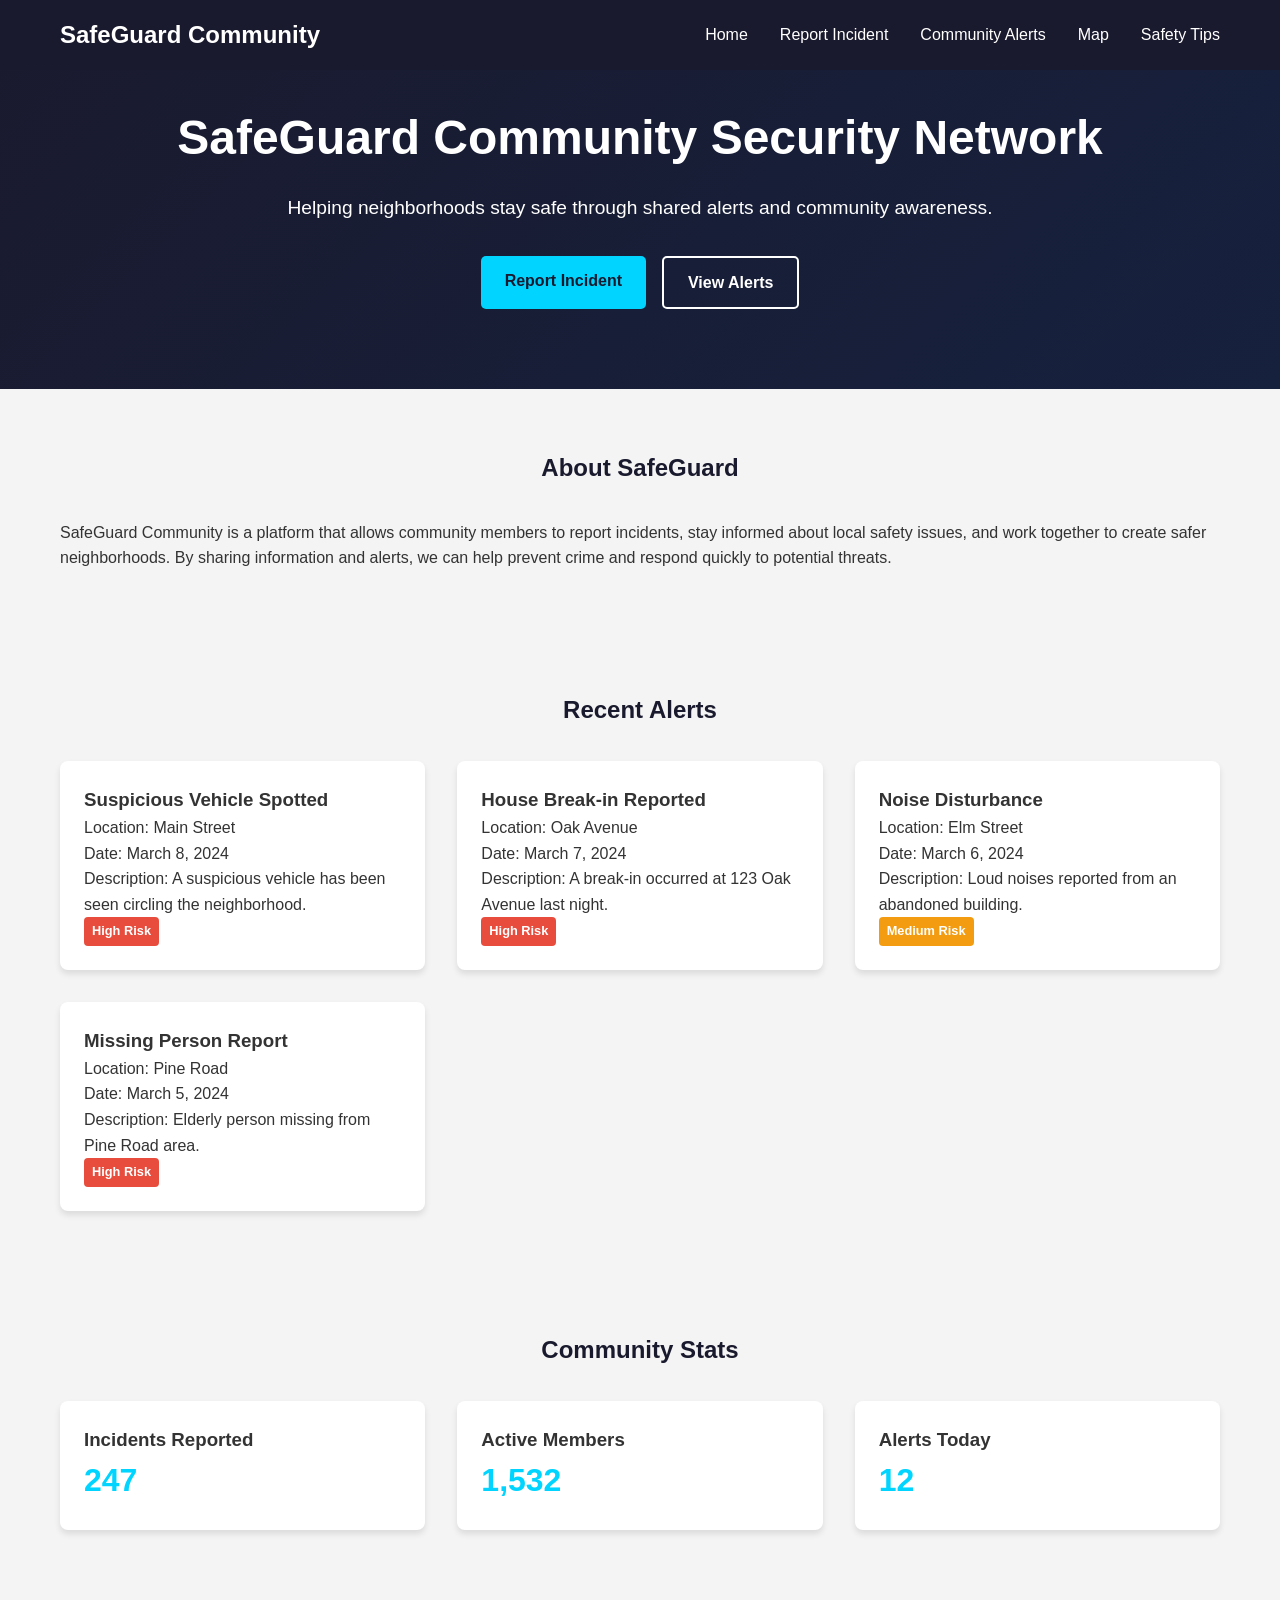
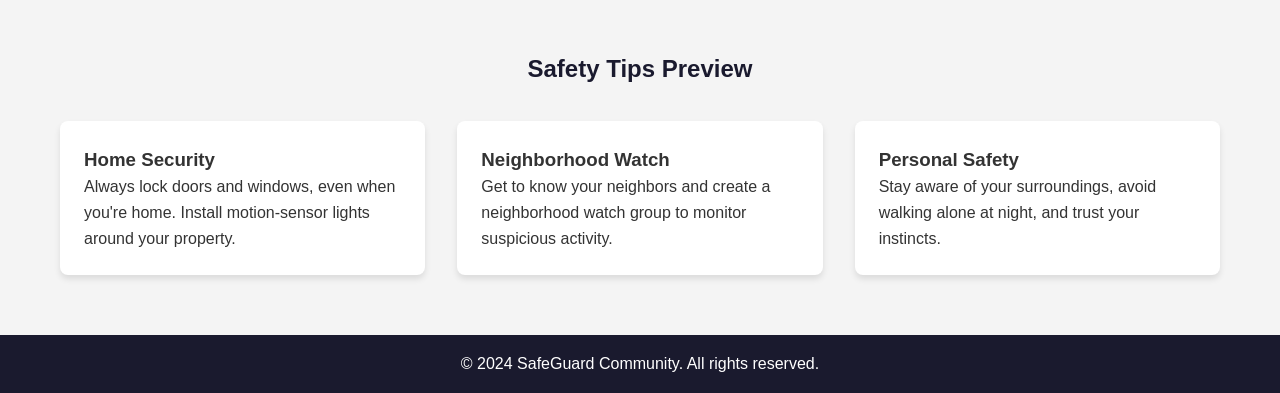
==== index.html @ bf46b46a "Add SafeGuard Community website files" ====
<!DOCTYPE html>
<html lang="en">
<head>
    <meta charset="UTF-8">
    <meta name="viewport" content="width=device-width, initial-scale=1.0">
    <title>SafeGuard Community - Home</title>
    <link rel="stylesheet" href="css/styles.css">
</head>
<body>
    <header>
        <nav>
            <div class="nav-container">
                <div class="logo">
                    <h1>SafeGuard Community</h1>
                </div>
                <ul class="nav-menu">
                    <li><a href="index.html">Home</a></li>
                    <li><a href="report.html">Report Incident</a></li>
                    <li><a href="alerts.html">Community Alerts</a></li>
                    <li><a href="map.html">Map</a></li>
                    <li><a href="tips.html">Safety Tips</a></li>
                </ul>
                <div class="hamburger">
                    <span class="bar"></span>
                    <span class="bar"></span>
                    <span class="bar"></span>
                </div>
            </div>
        </nav>
    </header>

    <main>
        <section class="hero">
            <div class="hero-content">
                <h1>SafeGuard Community Security Network</h1>
                <p>Helping neighborhoods stay safe through shared alerts and community awareness.</p>
                <div class="hero-buttons">
                    <a href="report.html" class="btn primary">Report Incident</a>
                    <a href="alerts.html" class="btn secondary">View Alerts</a>
                </div>
            </div>
        </section>

        <section class="about">
            <div class="container">
                <h2>About SafeGuard</h2>
                <p>SafeGuard Community is a platform that allows community members to report incidents, stay informed about local safety issues, and work together to create safer neighborhoods. By sharing information and alerts, we can help prevent crime and respond quickly to potential threats.</p>
            </div>
        </section>

        <section class="recent-alerts">
            <div class="container">
                <h2>Recent Alerts</h2>
                <div class="alerts-grid">
                    <div class="alert-card">
                        <h3>Suspicious Vehicle Spotted</h3>
                        <p>Location: Main Street</p>
                        <p>Date: March 8, 2024</p>
                        <p>Description: A suspicious vehicle has been seen circling the neighborhood.</p>
                        <span class="alert-level high">High Risk</span>
                    </div>
                    <div class="alert-card">
                        <h3>House Break-in Reported</h3>
                        <p>Location: Oak Avenue</p>
                        <p>Date: March 7, 2024</p>
                        <p>Description: A break-in occurred at 123 Oak Avenue last night.</p>
                        <span class="alert-level high">High Risk</span>
                    </div>
                    <div class="alert-card">
                        <h3>Noise Disturbance</h3>
                        <p>Location: Elm Street</p>
                        <p>Date: March 6, 2024</p>
                        <p>Description: Loud noises reported from an abandoned building.</p>
                        <span class="alert-level medium">Medium Risk</span>
                    </div>
                    <div class="alert-card">
                        <h3>Missing Person Report</h3>
                        <p>Location: Pine Road</p>
                        <p>Date: March 5, 2024</p>
                        <p>Description: Elderly person missing from Pine Road area.</p>
                        <span class="alert-level high">High Risk</span>
                    </div>
                </div>
            </div>
        </section>

        <section class="stats">
            <div class="container">
                <h2>Community Stats</h2>
                <div class="stats-grid">
                    <div class="stat-card">
                        <h3>Incidents Reported</h3>
                        <p class="stat-number">247</p>
                    </div>
                    <div class="stat-card">
                        <h3>Active Members</h3>
                        <p class="stat-number">1,532</p>
                    </div>
                    <div class="stat-card">
                        <h3>Alerts Today</h3>
                        <p class="stat-number">12</p>
                    </div>
                </div>
            </div>
        </section>

        <section class="tips-preview">
            <div class="container">
                <h2>Safety Tips Preview</h2>
                <div class="tips-grid">
                    <div class="tip-card">
                        <h3>Home Security</h3>
                        <p>Always lock doors and windows, even when you're home. Install motion-sensor lights around your property.</p>
                    </div>
                    <div class="tip-card">
                        <h3>Neighborhood Watch</h3>
                        <p>Get to know your neighbors and create a neighborhood watch group to monitor suspicious activity.</p>
                    </div>
                    <div class="tip-card">
                        <h3>Personal Safety</h3>
                        <p>Stay aware of your surroundings, avoid walking alone at night, and trust your instincts.</p>
                    </div>
                </div>
            </div>
        </section>
    </main>

    <footer>
        <div class="container">
            <p>&copy; 2024 SafeGuard Community. All rights reserved.</p>
        </div>
    </footer>

    <script src="js/main.js"></script>
</body>
</html>
---- css/styles.css ----
/* styles.css - Main stylesheet for SafeGuard Community */

/* Reset and base styles */
* {
    margin: 0;
    padding: 0;
    box-sizing: border-box;
}

body {
    font-family: 'Arial', sans-serif;
    line-height: 1.6;
    color: #333;
    background-color: #f4f4f4;
}

.container {
    max-width: 1200px;
    margin: 0 auto;
    padding: 0 20px;
}

/* Navigation */
nav {
    background-color: #1a1a2e;
    color: white;
    padding: 1rem 0;
    position: fixed;
    width: 100%;
    top: 0;
    z-index: 1000;
}

.nav-container {
    display: flex;
    justify-content: space-between;
    align-items: center;
    max-width: 1200px;
    margin: 0 auto;
    padding: 0 20px;
}

.logo h1 {
    font-size: 1.5rem;
}

.nav-menu {
    display: flex;
    list-style: none;
}

.nav-menu li {
    margin-left: 2rem;
}

.nav-menu a {
    color: white;
    text-decoration: none;
    transition: color 0.3s;
}

.nav-menu a:hover {
    color: #00d4ff;
}

.hamburger {
    display: none;
    flex-direction: column;
    cursor: pointer;
}

.bar {
    width: 25px;
    height: 3px;
    background-color: white;
    margin: 3px 0;
    transition: 0.3s;
}

/* Hero Section */
.hero {
    background: linear-gradient(135deg, #1a1a2e 0%, #16213e 100%);
    color: white;
    padding: 100px 0 80px;
    text-align: center;
}

.hero h1 {
    font-size: 3rem;
    margin-bottom: 1rem;
}

.hero p {
    font-size: 1.2rem;
    margin-bottom: 2rem;
}

.hero-buttons {
    display: flex;
    justify-content: center;
    gap: 1rem;
}

.btn {
    display: inline-block;
    padding: 12px 24px;
    text-decoration: none;
    border-radius: 5px;
    transition: all 0.3s;
    font-weight: bold;
}

.btn.primary {
    background-color: #00d4ff;
    color: #1a1a2e;
}

.btn.primary:hover {
    background-color: #0099cc;
}

.btn.secondary {
    background-color: transparent;
    color: white;
    border: 2px solid white;
}

.btn.secondary:hover {
    background-color: white;
    color: #1a1a2e;
}

/* Sections */
section {
    padding: 60px 0;
}

h2 {
    text-align: center;
    margin-bottom: 2rem;
    color: #1a1a2e;
}

/* Grid layouts */
.alerts-grid, .stats-grid, .tips-grid {
    display: grid;
    grid-template-columns: repeat(auto-fit, minmax(300px, 1fr));
    gap: 2rem;
}

/* Cards */
.alert-card, .stat-card, .tip-card {
    background: white;
    border-radius: 8px;
    padding: 1.5rem;
    box-shadow: 0 4px 6px rgba(0, 0, 0, 0.1);
    transition: transform 0.3s;
}

.alert-card:hover, .stat-card:hover, .tip-card:hover {
    transform: translateY(-5px);
}

.alert-level {
    display: inline-block;
    padding: 4px 8px;
    border-radius: 4px;
    font-size: 0.8rem;
    font-weight: bold;
    color: white;
}

.alert-level.high {
    background-color: #e74c3c;
}

.alert-level.medium {
    background-color: #f39c12;
}

.alert-level.low {
    background-color: #27ae60;
}

.stat-number {
    font-size: 2rem;
    font-weight: bold;
    color: #00d4ff;
}

/* Form styles */
.report-form {
    max-width: 600px;
    margin: 0 auto;
}

.form-group {
    margin-bottom: 1.5rem;
}

label {
    display: block;
    margin-bottom: 0.5rem;
    font-weight: bold;
}

input, select, textarea {
    width: 100%;
    padding: 10px;
    border: 1px solid #ddd;
    border-radius: 4px;
    font-size: 1rem;
}

textarea {
    resize: vertical;
}

.confirmation {
    margin-top: 2rem;
    padding: 1rem;
    background-color: #d4edda;
    color: #155724;
    border: 1px solid #c3e6cb;
    border-radius: 4px;
    text-align: center;
}

.hidden {
    display: none;
}

/* Map */
.map-container {
    width: 100%;
    height: 500px;
    background-color: #e8f4f8;
    border: 2px solid #1a1a2e;
    border-radius: 8px;
    position: relative;
}

.map-marker {
    position: absolute;
    width: 20px;
    height: 20px;
    background-color: #e74c3c;
    border-radius: 50%;
    cursor: pointer;
    display: flex;
    align-items: center;
    justify-content: center;
    color: white;
    font-weight: bold;
}

.marker-popup {
    display: none;
    position: absolute;
    bottom: 25px;
    left: -100px;
    background: white;
    border: 1px solid #ddd;
    border-radius: 4px;
    padding: 10px;
    box-shadow: 0 2px 4px rgba(0, 0, 0, 0.1);
    z-index: 1000;
    min-width: 200px;
}

.map-marker:hover .marker-popup {
    display: block;
}

/* Tips categories */
.tips-category {
    margin-bottom: 3rem;
}

.tips-category h3 {
    margin-bottom: 1rem;
    color: #1a1a2e;
}

/* Footer */
footer {
    background-color: #1a1a2e;
    color: white;
    text-align: center;
    padding: 1rem 0;
}

/* Responsive design */
@media (max-width: 768px) {
    .nav-menu {
        position: fixed;
        left: -100%;
        top: 70px;
        flex-direction: column;
        background-color: #1a1a2e;
        width: 100%;
        text-align: center;
        transition: 0.3s;
        box-shadow: 0 10px 27px rgba(0, 0, 0, 0.05);
        padding: 2rem 0;
    }

    .nav-menu.active {
        left: 0;
    }

    .nav-menu li {
        margin: 1rem 0;
    }

    .hamburger {
        display: flex;
    }

    .hero h1 {
        font-size: 2rem;
    }

    .hero-buttons {
        flex-direction: column;
        align-items: center;
    }

    .alerts-grid, .stats-grid, .tips-grid {
        grid-template-columns: 1fr;
    }

    .report-form {
        padding: 0 20px;
    }
}
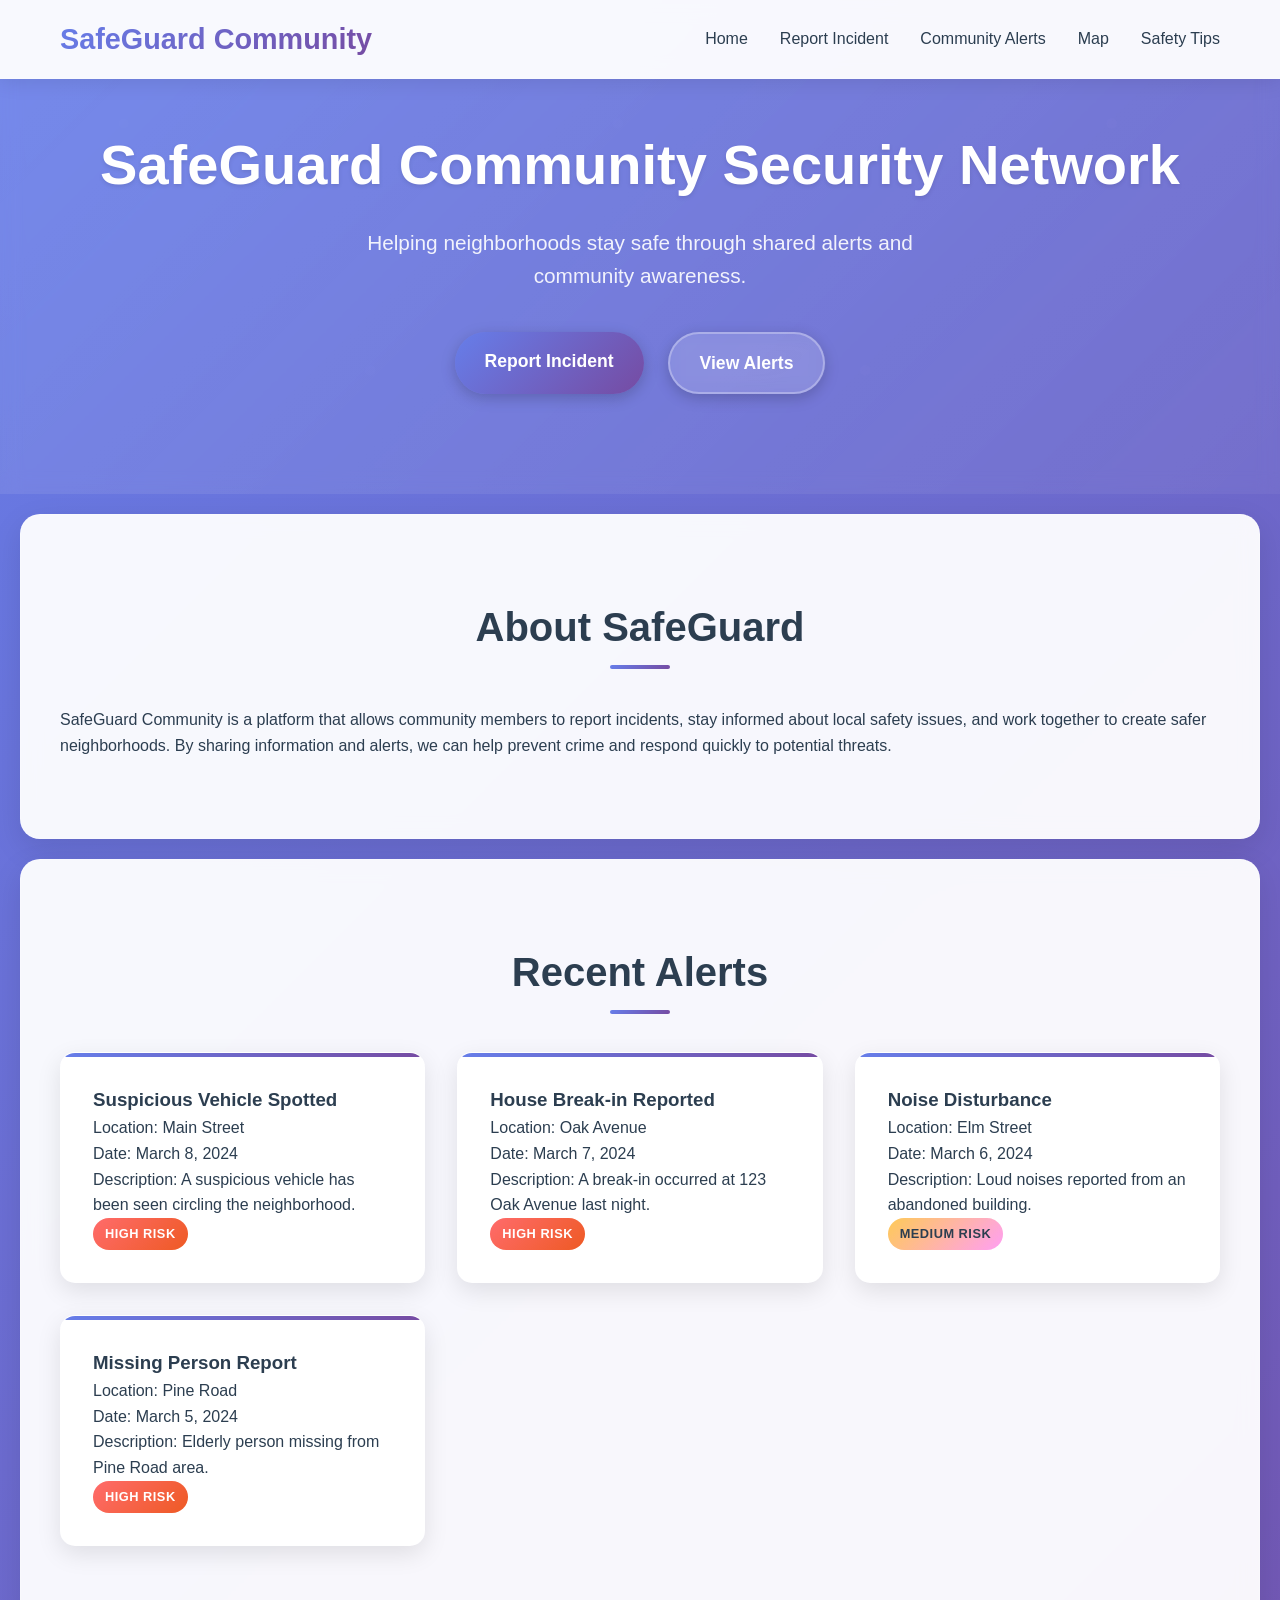
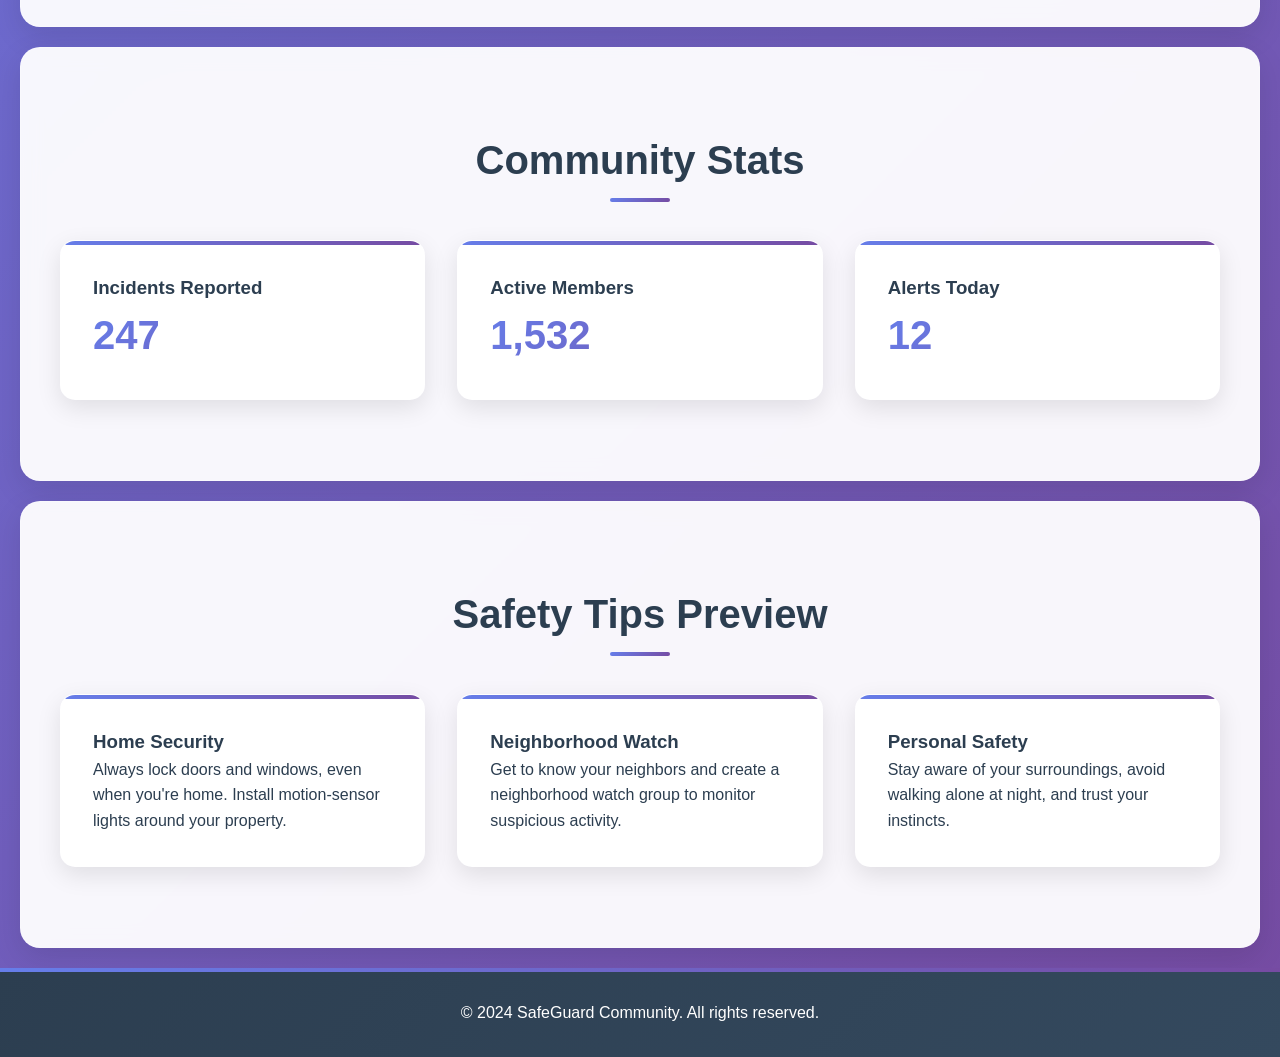
==== commit ce935393: "Modernize UI/UX with contemporary colors, glassmorphism effects, and back-to-top button" ====
--- a/index.html
+++ b/index.html
@@ -131,6 +131,10 @@
         </div>
     </footer>
 
+    <button class="back-to-top" id="backToTop" title="Back to Top">
+        <i class="arrow-up">↑</i>
+    </button>
+
     <script src="js/main.js"></script>
 </body>
 </html>
--- a/css/styles.css
+++ b/css/styles.css
@@ -8,10 +8,11 @@
 }
 
 body {
-    font-family: 'Arial', sans-serif;
+    font-family: 'Segoe UI', Tahoma, Geneva, Verdana, sans-serif;
     line-height: 1.6;
-    color: #333;
-    background-color: #f4f4f4;
+    color: #2c3e50;
+    background: linear-gradient(135deg, #667eea 0%, #764ba2 100%);
+    min-height: 100vh;
 }
 
 .container {
@@ -22,13 +23,16 @@
 
 /* Navigation */
 nav {
-    background-color: #1a1a2e;
-    color: white;
+    background: rgba(255, 255, 255, 0.95);
+    backdrop-filter: blur(10px);
+    color: #2c3e50;
     padding: 1rem 0;
     position: fixed;
     width: 100%;
     top: 0;
     z-index: 1000;
+    box-shadow: 0 2px 20px rgba(0, 0, 0, 0.1);
+    border-bottom: 1px solid rgba(255, 255, 255, 0.2);
 }
 
 .nav-container {
@@ -41,7 +45,12 @@
 }
 
 .logo h1 {
-    font-size: 1.5rem;
+    font-size: 1.8rem;
+    font-weight: 700;
+    background: linear-gradient(135deg, #667eea 0%, #764ba2 100%);
+    -webkit-background-clip: text;
+    -webkit-text-fill-color: transparent;
+    background-clip: text;
 }
 
 .nav-menu {
@@ -54,13 +63,31 @@
 }
 
 .nav-menu a {
-    color: white;
+    color: #2c3e50;
     text-decoration: none;
-    transition: color 0.3s;
+    font-weight: 500;
+    transition: all 0.3s ease;
+    position: relative;
+}
+
+.nav-menu a::after {
+    content: '';
+    position: absolute;
+    width: 0;
+    height: 2px;
+    bottom: -5px;
+    left: 0;
+    background: linear-gradient(135deg, #667eea 0%, #764ba2 100%);
+    transition: width 0.3s ease;
+}
+
+.nav-menu a:hover::after {
+    width: 100%;
 }
 
 .nav-menu a:hover {
-    color: #00d4ff;
+    color: #667eea;
+    transform: translateY(-2px);
 }
 
 .hamburger {
@@ -72,179 +99,290 @@
 .bar {
     width: 25px;
     height: 3px;
-    background-color: white;
+    background: linear-gradient(135deg, #667eea 0%, #764ba2 100%);
     margin: 3px 0;
     transition: 0.3s;
+    border-radius: 2px;
 }
 
 /* Hero Section */
 .hero {
-    background: linear-gradient(135deg, #1a1a2e 0%, #16213e 100%);
-    color: white;
-    padding: 100px 0 80px;
+    background: linear-gradient(135deg, rgba(255, 255, 255, 0.1) 0%, rgba(255, 255, 255, 0.05) 100%);
+    backdrop-filter: blur(10px);
+    color: white;
+    padding: 120px 0 100px;
     text-align: center;
+    position: relative;
+    overflow: hidden;
+}
+
+.hero::before {
+    content: '';
+    position: absolute;
+    top: 0;
+    left: 0;
+    right: 0;
+    bottom: 0;
+    background: url('data:image/svg+xml,<svg xmlns="http://www.w3.org/2000/svg" viewBox="0 0 100 100"><defs><pattern id="grain" width="100" height="100" patternUnits="userSpaceOnUse"><circle cx="25" cy="25" r="1" fill="rgba(255,255,255,0.1)"/><circle cx="75" cy="75" r="1" fill="rgba(255,255,255,0.1)"/><circle cx="50" cy="10" r="0.5" fill="rgba(255,255,255,0.1)"/></pattern></defs><rect width="100" height="100" fill="url(%23grain)"/></svg>');
+    opacity: 0.1;
 }
 
 .hero h1 {
-    font-size: 3rem;
+    font-size: 3.5rem;
     margin-bottom: 1rem;
+    font-weight: 800;
+    text-shadow: 0 2px 4px rgba(0, 0, 0, 0.1);
 }
 
 .hero p {
-    font-size: 1.2rem;
-    margin-bottom: 2rem;
+    font-size: 1.3rem;
+    margin-bottom: 2.5rem;
+    opacity: 0.9;
+    max-width: 600px;
+    margin-left: auto;
+    margin-right: auto;
 }
 
 .hero-buttons {
     display: flex;
     justify-content: center;
-    gap: 1rem;
+    gap: 1.5rem;
+    flex-wrap: wrap;
 }
 
 .btn {
     display: inline-block;
-    padding: 12px 24px;
+    padding: 15px 30px;
     text-decoration: none;
-    border-radius: 5px;
-    transition: all 0.3s;
-    font-weight: bold;
+    border-radius: 50px;
+    transition: all 0.3s ease;
+    font-weight: 600;
+    font-size: 1.1rem;
+    position: relative;
+    overflow: hidden;
+    box-shadow: 0 4px 15px rgba(0, 0, 0, 0.2);
+}
+
+.btn::before {
+    content: '';
+    position: absolute;
+    top: 0;
+    left: -100%;
+    width: 100%;
+    height: 100%;
+    background: linear-gradient(90deg, transparent, rgba(255, 255, 255, 0.2), transparent);
+    transition: left 0.5s;
+}
+
+.btn:hover::before {
+    left: 100%;
 }
 
 .btn.primary {
-    background-color: #00d4ff;
-    color: #1a1a2e;
+    background: linear-gradient(135deg, #667eea 0%, #764ba2 100%);
+    color: white;
+    border: none;
 }
 
 .btn.primary:hover {
-    background-color: #0099cc;
+    transform: translateY(-3px);
+    box-shadow: 0 8px 25px rgba(102, 126, 234, 0.4);
 }
 
 .btn.secondary {
-    background-color: transparent;
-    color: white;
-    border: 2px solid white;
+    background: rgba(255, 255, 255, 0.1);
+    color: white;
+    border: 2px solid rgba(255, 255, 255, 0.3);
+    backdrop-filter: blur(10px);
 }
 
 .btn.secondary:hover {
-    background-color: white;
-    color: #1a1a2e;
+    background: rgba(255, 255, 255, 0.2);
+    border-color: rgba(255, 255, 255, 0.5);
+    transform: translateY(-3px);
+    box-shadow: 0 8px 25px rgba(255, 255, 255, 0.2);
 }
 
 /* Sections */
 section {
-    padding: 60px 0;
+    padding: 80px 0;
+    position: relative;
+}
+
+.about, .recent-alerts, .stats, .tips-preview {
+    background: rgba(255, 255, 255, 0.95);
+    backdrop-filter: blur(10px);
+    margin: 20px;
+    border-radius: 20px;
+    box-shadow: 0 10px 30px rgba(0, 0, 0, 0.1);
+    border: 1px solid rgba(255, 255, 255, 0.2);
+}
+
+.report-form, .alerts-list, .map-section, .tips-section {
+    background: rgba(255, 255, 255, 0.95);
+    backdrop-filter: blur(10px);
+    margin: 20px;
+    border-radius: 20px;
+    box-shadow: 0 10px 30px rgba(0, 0, 0, 0.1);
+    border: 1px solid rgba(255, 255, 255, 0.2);
 }
 
 h2 {
     text-align: center;
-    margin-bottom: 2rem;
-    color: #1a1a2e;
+    margin-bottom: 3rem;
+    color: #2c3e50;
+    font-size: 2.5rem;
+    font-weight: 700;
+    position: relative;
+}
+
+h2::after {
+    content: '';
+    position: absolute;
+    bottom: -10px;
+    left: 50%;
+    transform: translateX(-50%);
+    width: 60px;
+    height: 4px;
+    background: linear-gradient(135deg, #667eea 0%, #764ba2 100%);
+    border-radius: 2px;
 }
 
 /* Grid layouts */
 .alerts-grid, .stats-grid, .tips-grid {
     display: grid;
-    grid-template-columns: repeat(auto-fit, minmax(300px, 1fr));
+    grid-template-columns: repeat(auto-fit, minmax(320px, 1fr));
     gap: 2rem;
 }
 
 /* Cards */
 .alert-card, .stat-card, .tip-card {
     background: white;
-    border-radius: 8px;
-    padding: 1.5rem;
-    box-shadow: 0 4px 6px rgba(0, 0, 0, 0.1);
-    transition: transform 0.3s;
+    border-radius: 15px;
+    padding: 2rem;
+    box-shadow: 0 8px 25px rgba(0, 0, 0, 0.1);
+    transition: all 0.3s ease;
+    border: 1px solid rgba(255, 255, 255, 0.8);
+    position: relative;
+    overflow: hidden;
+}
+
+.alert-card::before, .stat-card::before, .tip-card::before {
+    content: '';
+    position: absolute;
+    top: 0;
+    left: 0;
+    right: 0;
+    height: 4px;
+    background: linear-gradient(135deg, #667eea 0%, #764ba2 100%);
 }
 
 .alert-card:hover, .stat-card:hover, .tip-card:hover {
-    transform: translateY(-5px);
+    transform: translateY(-8px);
+    box-shadow: 0 15px 35px rgba(0, 0, 0, 0.15);
 }
 
 .alert-level {
     display: inline-block;
-    padding: 4px 8px;
-    border-radius: 4px;
+    padding: 6px 12px;
+    border-radius: 20px;
     font-size: 0.8rem;
-    font-weight: bold;
-    color: white;
+    font-weight: 600;
+    color: white;
+    text-transform: uppercase;
+    letter-spacing: 0.5px;
 }
 
 .alert-level.high {
-    background-color: #e74c3c;
+    background: linear-gradient(135deg, #ff6b6b 0%, #ee5a24 100%);
 }
 
 .alert-level.medium {
-    background-color: #f39c12;
+    background: linear-gradient(135deg, #feca57 0%, #ff9ff3 100%);
+    color: #2c3e50;
 }
 
 .alert-level.low {
-    background-color: #27ae60;
+    background: linear-gradient(135deg, #48dbfb 0%, #0abde3 100%);
 }
 
 .stat-number {
-    font-size: 2rem;
-    font-weight: bold;
-    color: #00d4ff;
+    font-size: 2.5rem;
+    font-weight: 800;
+    background: linear-gradient(135deg, #667eea 0%, #764ba2 100%);
+    -webkit-background-clip: text;
+    -webkit-text-fill-color: transparent;
+    background-clip: text;
 }
 
 /* Form styles */
 .report-form {
-    max-width: 600px;
+    max-width: 700px;
     margin: 0 auto;
 }
 
 .form-group {
-    margin-bottom: 1.5rem;
+    margin-bottom: 2rem;
 }
 
 label {
     display: block;
-    margin-bottom: 0.5rem;
-    font-weight: bold;
+    margin-bottom: 0.8rem;
+    font-weight: 600;
+    color: #2c3e50;
+    font-size: 1.1rem;
 }
 
 input, select, textarea {
     width: 100%;
-    padding: 10px;
-    border: 1px solid #ddd;
-    border-radius: 4px;
+    padding: 15px 20px;
+    border: 2px solid #e1e8ed;
+    border-radius: 12px;
     font-size: 1rem;
+    transition: all 0.3s ease;
+    background: rgba(255, 255, 255, 0.8);
+    backdrop-filter: blur(10px);
+}
+
+input:focus, select:focus, textarea:focus {
+    outline: none;
+    border-color: #667eea;
+    box-shadow: 0 0 0 3px rgba(102, 126, 234, 0.1);
+    transform: translateY(-2px);
 }
 
 textarea {
     resize: vertical;
+    min-height: 120px;
 }
 
 .confirmation {
     margin-top: 2rem;
-    padding: 1rem;
-    background-color: #d4edda;
+    padding: 1.5rem;
+    background: linear-gradient(135deg, #d4edda 0%, #a8e6cf 100%);
     color: #155724;
     border: 1px solid #c3e6cb;
-    border-radius: 4px;
+    border-radius: 12px;
     text-align: center;
-}
-
-.hidden {
-    display: none;
+    box-shadow: 0 4px 15px rgba(0, 0, 0, 0.1);
 }
 
 /* Map */
 .map-container {
     width: 100%;
     height: 500px;
-    background-color: #e8f4f8;
-    border: 2px solid #1a1a2e;
-    border-radius: 8px;
-    position: relative;
+    background: linear-gradient(135deg, #e3f2fd 0%, #f3e5f5 100%);
+    border: 2px solid rgba(102, 126, 234, 0.2);
+    border-radius: 15px;
+    position: relative;
+    box-shadow: 0 8px 25px rgba(0, 0, 0, 0.1);
 }
 
 .map-marker {
     position: absolute;
-    width: 20px;
-    height: 20px;
-    background-color: #e74c3c;
+    width: 24px;
+    height: 24px;
+    background: linear-gradient(135deg, #ff6b6b 0%, #ee5a24 100%);
     border-radius: 50%;
     cursor: pointer;
     display: flex;
@@ -252,20 +390,28 @@
     justify-content: center;
     color: white;
     font-weight: bold;
+    box-shadow: 0 4px 12px rgba(238, 90, 36, 0.3);
+    transition: all 0.3s ease;
+}
+
+.map-marker:hover {
+    transform: scale(1.2);
+    box-shadow: 0 6px 20px rgba(238, 90, 36, 0.5);
 }
 
 .marker-popup {
     display: none;
     position: absolute;
-    bottom: 25px;
-    left: -100px;
+    bottom: 30px;
+    left: -110px;
     background: white;
-    border: 1px solid #ddd;
-    border-radius: 4px;
-    padding: 10px;
-    box-shadow: 0 2px 4px rgba(0, 0, 0, 0.1);
+    border: 1px solid #e1e8ed;
+    border-radius: 12px;
+    padding: 15px;
+    box-shadow: 0 8px 25px rgba(0, 0, 0, 0.15);
     z-index: 1000;
-    min-width: 200px;
+    min-width: 220px;
+    backdrop-filter: blur(10px);
 }
 
 .map-marker:hover .marker-popup {
@@ -274,20 +420,80 @@
 
 /* Tips categories */
 .tips-category {
-    margin-bottom: 3rem;
+    margin-bottom: 4rem;
 }
 
 .tips-category h3 {
-    margin-bottom: 1rem;
-    color: #1a1a2e;
+    margin-bottom: 2rem;
+    color: #2c3e50;
+    font-size: 1.8rem;
+    font-weight: 600;
+    position: relative;
+    padding-left: 20px;
+}
+
+.tips-category h3::before {
+    content: '';
+    position: absolute;
+    left: 0;
+    top: 50%;
+    transform: translateY(-50%);
+    width: 4px;
+    height: 24px;
+    background: linear-gradient(135deg, #667eea 0%, #764ba2 100%);
+    border-radius: 2px;
+}
+
+/* Back to Top Button */
+.back-to-top {
+    position: fixed;
+    bottom: 30px;
+    right: 30px;
+    width: 50px;
+    height: 50px;
+    background: linear-gradient(135deg, #667eea 0%, #764ba2 100%);
+    color: white;
+    border: none;
+    border-radius: 50%;
+    cursor: pointer;
+    opacity: 0;
+    visibility: hidden;
+    transition: all 0.3s ease;
+    z-index: 1000;
+    box-shadow: 0 4px 15px rgba(0, 0, 0, 0.2);
+    display: flex;
+    align-items: center;
+    justify-content: center;
+    font-size: 1.2rem;
+}
+
+.back-to-top.show {
+    opacity: 1;
+    visibility: visible;
+}
+
+.back-to-top:hover {
+    transform: translateY(-3px);
+    box-shadow: 0 8px 25px rgba(102, 126, 234, 0.4);
 }
 
 /* Footer */
 footer {
-    background-color: #1a1a2e;
+    background: linear-gradient(135deg, #2c3e50 0%, #34495e 100%);
     color: white;
     text-align: center;
-    padding: 1rem 0;
+    padding: 2rem 0;
+    position: relative;
+}
+
+footer::before {
+    content: '';
+    position: absolute;
+    top: 0;
+    left: 0;
+    right: 0;
+    height: 4px;
+    background: linear-gradient(135deg, #667eea 0%, #764ba2 100%);
 }
 
 /* Responsive design */
@@ -297,12 +503,14 @@
         left: -100%;
         top: 70px;
         flex-direction: column;
-        background-color: #1a1a2e;
+        background: rgba(255, 255, 255, 0.95);
+        backdrop-filter: blur(10px);
         width: 100%;
         text-align: center;
         transition: 0.3s;
         box-shadow: 0 10px 27px rgba(0, 0, 0, 0.05);
         padding: 2rem 0;
+        border-radius: 0 0 20px 20px;
     }
 
     .nav-menu.active {
@@ -318,7 +526,11 @@
     }
 
     .hero h1 {
-        font-size: 2rem;
+        font-size: 2.5rem;
+    }
+
+    .hero p {
+        font-size: 1.1rem;
     }
 
     .hero-buttons {
@@ -328,9 +540,18 @@
 
     .alerts-grid, .stats-grid, .tips-grid {
         grid-template-columns: 1fr;
+        gap: 1.5rem;
     }
 
     .report-form {
         padding: 0 20px;
     }
+
+    .back-to-top {
+        bottom: 20px;
+        right: 20px;
+        width: 45px;
+        height: 45px;
+        font-size: 1rem;
+    }
 }
